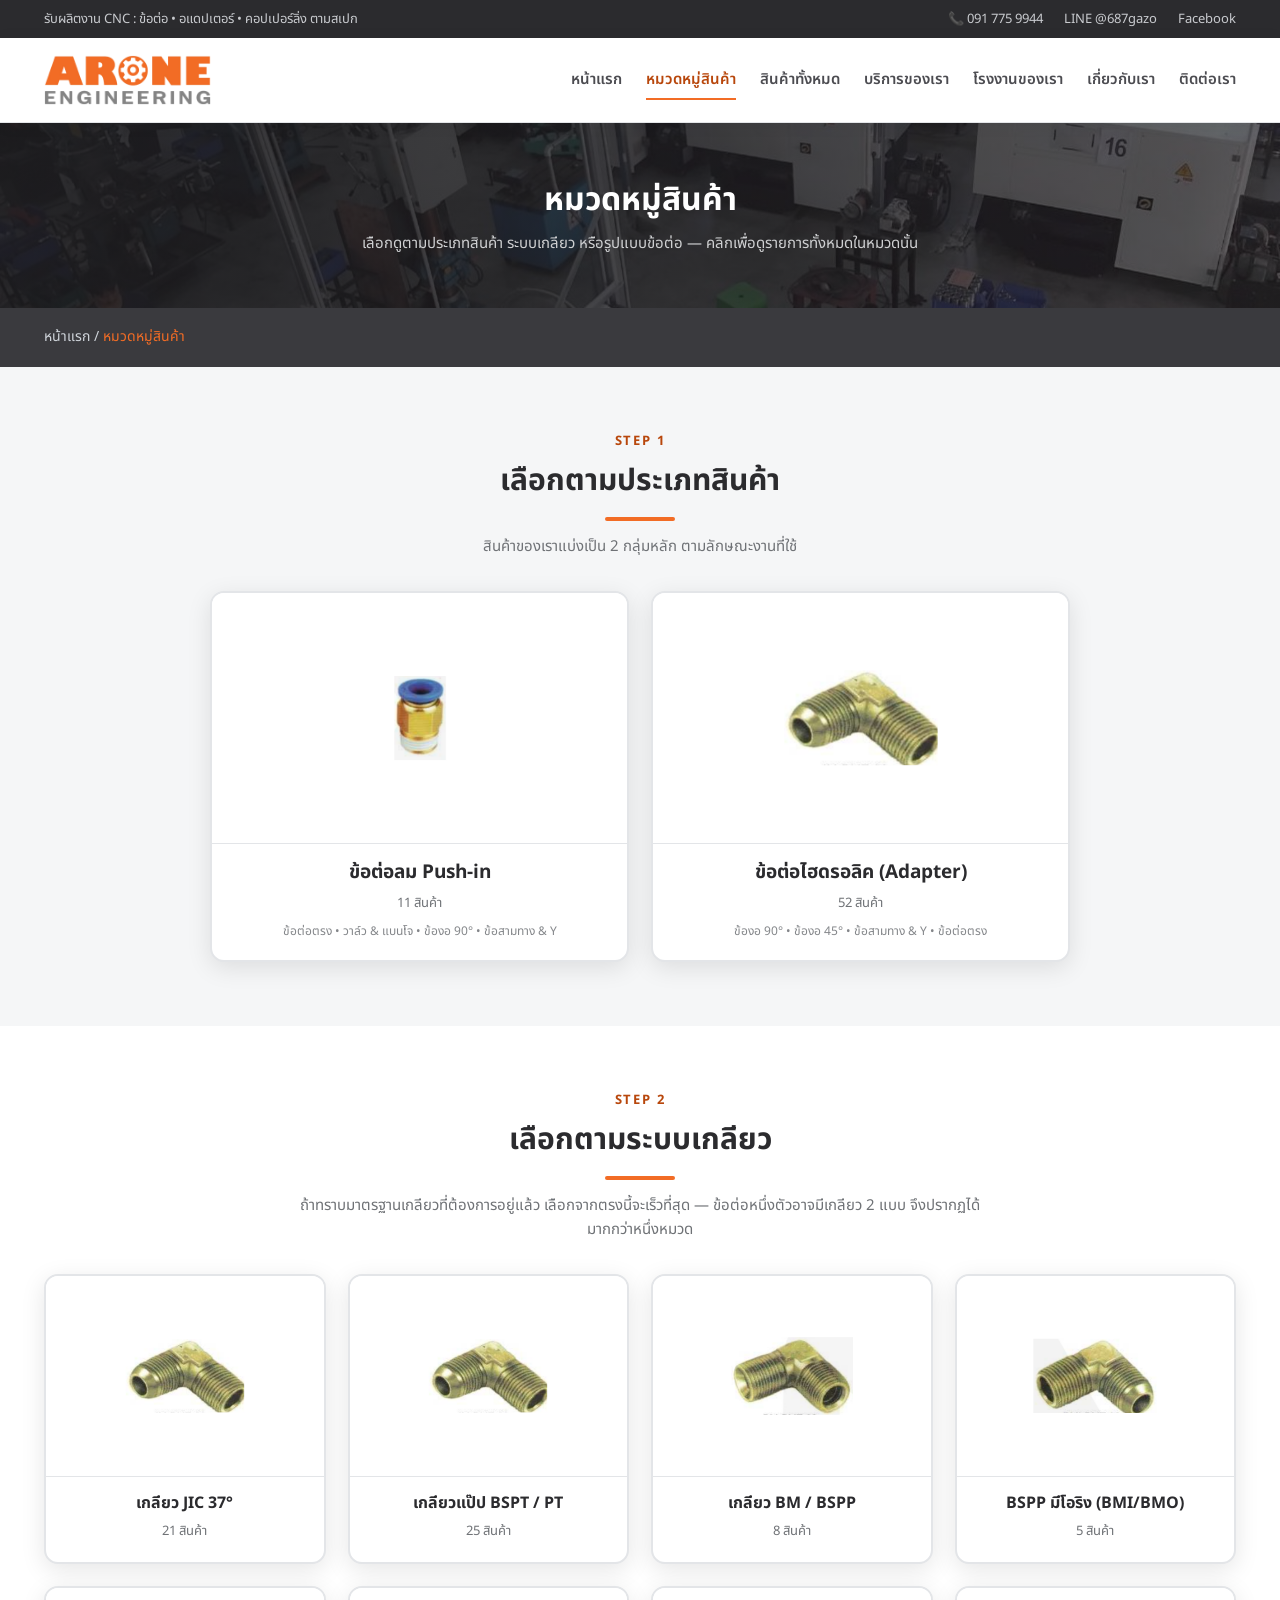
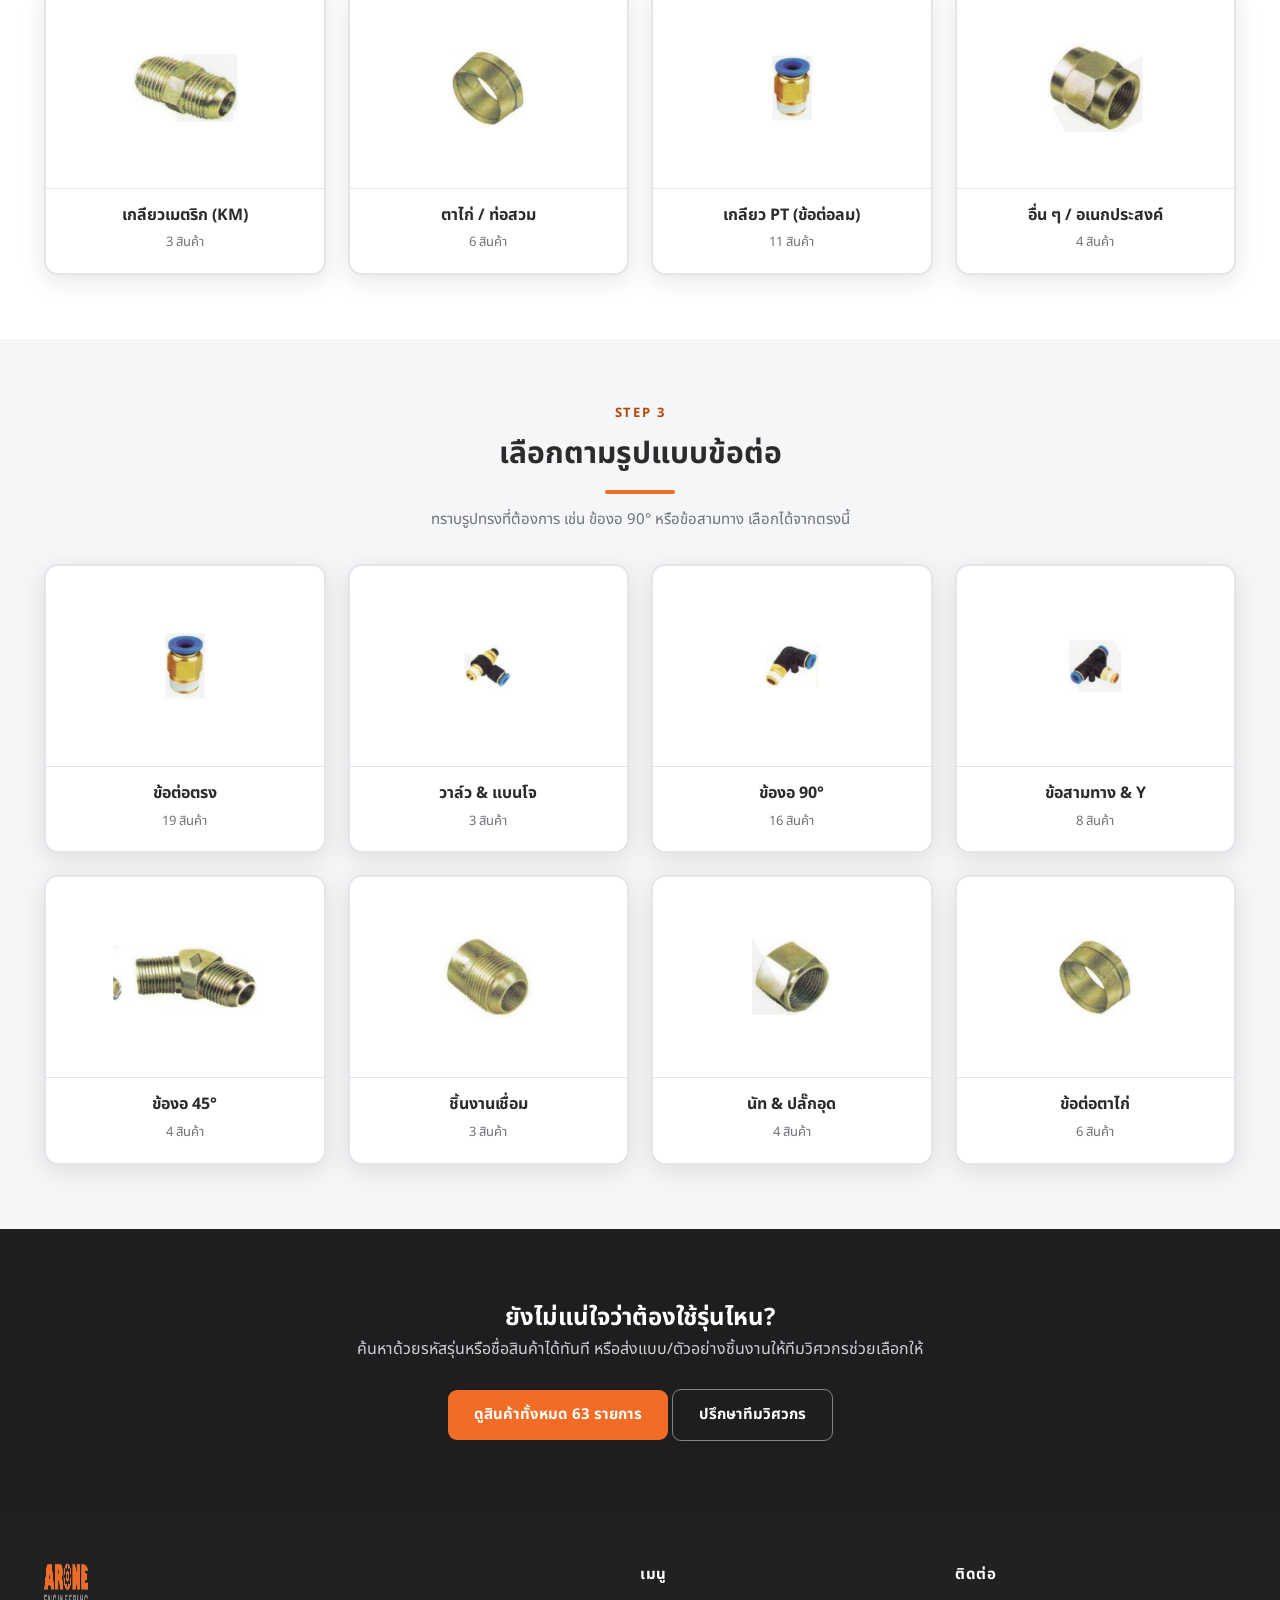
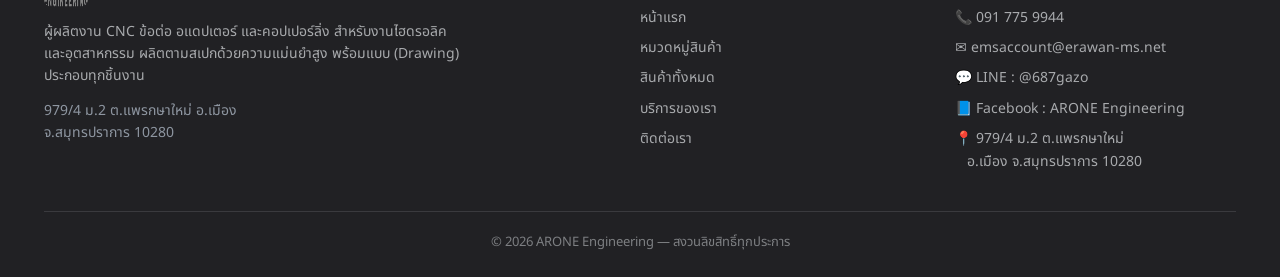
==== categories.html @ b3d11945 "Add files via upload" ====
<!DOCTYPE html>
<html lang="th">
<head>
<meta charset="UTF-8">
<meta name="viewport" content="width=device-width, initial-scale=1">
<title>หมวดหมู่สินค้า — ARONE Engineering</title>
<meta name="description" content="เลือกดูข้อต่อไฮดรอลิคและข้อต่อลมตามประเภท ระบบเกลียว (JIC 37°, BSPT, BSPP, เมตริก) และรูปแบบ ตรง งอ สามทาง">
<link rel="preconnect" href="https://fonts.googleapis.com">
<link href="https://fonts.googleapis.com/css2?family=Noto+Sans+Thai:wght@400;600;700;800&display=swap" rel="stylesheet">
<link rel="icon" type="image/png" href="assets/favicon.png">
<link rel="stylesheet" href="assets/styles.css">
</head>
<body>
<div id="header"></div>
<section class="pagehead">
  <div class="container">
    <h1>หมวดหมู่สินค้า</h1>
    <p>เลือกดูตามประเภทสินค้า ระบบเกลียว หรือรูปแบบข้อต่อ — คลิกเพื่อดูรายการทั้งหมดในหมวดนั้น</p>
  </div>
</section>
<div class="crumb"><div class="container"><a href="index.html">หน้าแรก</a> / <span>หมวดหมู่สินค้า</span></div></div>

<!-- 1. ตามประเภทสินค้า -->
<section class="section">
  <div class="container">
    <div class="eyebrow">Step 1</div>
    <h2>เลือกตามประเภทสินค้า</h2>
    <p class="lead-c">สินค้าของเราแบ่งเป็น 2 กลุ่มหลัก ตามลักษณะงานที่ใช้</p>
    <div class="catbox-grid big" id="famBoxes"></div>
  </div>
</section>

<!-- 2. ตามระบบเกลียว -->
<section class="section" style="background:#fff">
  <div class="container">
    <div class="eyebrow">Step 2</div>
    <h2>เลือกตามระบบเกลียว</h2>
    <p class="lead-c">ถ้าทราบมาตรฐานเกลียวที่ต้องการอยู่แล้ว เลือกจากตรงนี้จะเร็วที่สุด
       — ข้อต่อหนึ่งตัวอาจมีเกลียว 2 แบบ จึงปรากฏได้มากกว่าหนึ่งหมวด</p>
    <div class="catbox-grid" id="threadBoxes"></div>
  </div>
</section>

<!-- 3. ตามรูปแบบ -->
<section class="section">
  <div class="container">
    <div class="eyebrow">Step 3</div>
    <h2>เลือกตามรูปแบบข้อต่อ</h2>
    <p class="lead-c">ทราบรูปทรงที่ต้องการ เช่น ข้องอ 90° หรือข้อสามทาง เลือกได้จากตรงนี้</p>
    <div class="catbox-grid" id="shapeBoxes"></div>
  </div>
</section>

<!-- CTA -->
<section class="pbanner">
  <div class="container">
    <h2>ยังไม่แน่ใจว่าต้องใช้รุ่นไหน?</h2>
    <p>ค้นหาด้วยรหัสรุ่นหรือชื่อสินค้าได้ทันที หรือส่งแบบ/ตัวอย่างชิ้นงานให้ทีมวิศวกรช่วยเลือกให้</p>
    <div class="btns">
      <a class="btn btn-primary" href="shop.html">ดูสินค้าทั้งหมด <b id="allN"></b> รายการ</a>
      <a class="btn btn-ghost" href="contact.html">ปรึกษาทีมวิศวกร</a>
    </div>
  </div>
</section>

<div id="footer"></div>
<script src="assets/products.js"></script>
<script src="assets/app.js"></script>
<script>
  document.getElementById("header").innerHTML = AR1_header("categories.html");
  document.getElementById("footer").innerHTML = AR1_footer();

  const P = AR1_PRODUCTS;
  document.getElementById("allN").textContent = P.length;

  // pick a representative photo for a group — prefer one that reads clearly as a thumbnail
  const pic = list => (list.find(p=>p.img) || {}).img || "";

  function box(href, name, list, sub){
    if(!list.length) return "";
    return `<a class="catbox" href="${href}">
      <span class="cb-img"><img src="${pic(list)}" alt="${name}" loading="lazy"></span>
      <span class="cb-body">
        <b>${name}</b>
        <span class="cb-n">${list.length} สินค้า</span>
        ${sub?`<span class="cb-sub">${sub}</span>`:""}
      </span>
    </a>`;
  }

  // ---- families ----
  document.getElementById("famBoxes").innerHTML = AR1_CATEGORIES.map(c=>{
    const list = P.filter(p=>p.cat===c.id);
    const shapes = [...new Set(list.map(p=>p.shapeName))].slice(0,4).join(" • ");
    return box(`shop.html?cat=${c.id}`, c.name, list, shapes);
  }).join("");

  // ---- thread standards ----
  document.getElementById("threadBoxes").innerHTML = AR1_THREADS.map(t=>{
    const list = P.filter(p=>p.threads.includes(t.id));
    return box(`shop.html?thread=${t.id}`, t.name, list);
  }).join("");

  // ---- shapes ----
  const shapes = [];
  P.forEach(p=>{ if(p.shape && !shapes.some(s=>s[0]===p.shape)) shapes.push([p.shape,p.shapeName]); });
  document.getElementById("shapeBoxes").innerHTML = shapes.map(([id,name])=>{
    const list = P.filter(p=>p.shape===id);
    return box(`shop.html?shape=${id}`, name, list);
  }).join("");
</script>
</body>
</html>
---- assets/styles.css ----
/* ===== ARONE ENGINEERING — Base theme (orange #F26C25 / grey #848484) ===== */
:root{
  /* ARONE brand: orange #F26C25 + grey #848484 */
  --steel-900:#2b2b2e;   /* near-black charcoal (dark sections) */
  --steel-800:#3a3a3e;   /* charcoal */
  --steel-700:#4c4c51;   /* mid charcoal */
  --steel-600:#66666c;
  --steel-500:#848484;   /* logo grey */
  --line:#e3e5e8;
  --gray-bg:#848484;
  --paper:#f5f6f7;
  --card:#ffffff;
  --ink:#26262a;
  --muted:#6f7276;
  --accent:#f26c25;       /* logo orange */
  --accent-dark:#b8470c;   /* darker orange for small text on light bg */
  --accent-2:#f26c25;     /* links / price */
  --silver:linear-gradient(180deg,#ffffff 0%,#e7e9ec 55%,#cfd3d8 100%);
  --radius:12px;
  --shadow:0 6px 24px rgba(0,0,0,.10);
  --shadow-lg:0 12px 40px rgba(0,0,0,.16);
  --font:"Noto Sans Thai","Segoe UI",system-ui,-apple-system,sans-serif;
}
*{box-sizing:border-box;margin:0;padding:0}
html{scroll-behavior:smooth}
body{font-family:var(--font);color:var(--ink);background:var(--paper);line-height:1.6}
a{color:inherit;text-decoration:none}
img{max-width:100%;display:block}
.container{max-width:1240px;margin:0 auto;padding:0 24px}
.section{padding:64px 0}
.eyebrow{color:var(--accent-dark);font-weight:700;letter-spacing:.14em;text-transform:uppercase;font-size:13px;text-align:center}
.section h2{text-align:center;font-size:30px;margin:6px 0 34px;color:var(--steel-900);position:relative;padding-bottom:16px}
.section h2::after{content:"";position:absolute;left:50%;transform:translateX(-50%);bottom:0;width:70px;height:4px;background:var(--accent);border-radius:2px}
.center{text-align:center}

/* ===== Top bar ===== */
.topbar{background:var(--steel-900);color:#c9cbcf;font-size:13px}
.topbar .container{display:flex;justify-content:space-between;align-items:center;height:38px}
.topbar a{color:#c9cbcf}
.topbar a:hover{color:var(--accent)}
.topbar .tb-right span,.topbar .tb-right a{margin-left:18px;display:inline-block}

/* ===== Header / nav (light) ===== */
.site-header{position:sticky;top:0;z-index:50;background:#fff;border-bottom:1px solid var(--line);
   box-shadow:0 2px 16px rgba(0,0,0,.06)}
.site-header .container{display:flex;align-items:center;gap:28px;height:84px}
.brand{display:flex;align-items:center}
.brand img{height:50px;width:auto;object-fit:contain}
.brand .bt{display:none}
.nav{margin-left:auto;display:flex;gap:24px}
.nav a{color:var(--steel-700);font-weight:600;font-size:15px;padding:6px 0;position:relative}
.nav a:hover,.nav a.active{color:var(--accent-dark)}
.nav a::after{content:"";position:absolute;left:0;bottom:-2px;height:2.5px;width:0;background:var(--accent);transition:.25s}
.nav a:hover::after,.nav a.active::after{width:100%}
.nav-cta{background:var(--accent);color:#fff!important;padding:10px 18px;border-radius:8px;font-weight:800}
.nav-cta::after{display:none}
.menu-btn{display:none;margin-left:auto;background:none;border:0;color:var(--steel-800);font-size:26px;cursor:pointer}

/* ===== Hero (looping factory video background) ===== */
.hero{position:relative;color:#fff;overflow:hidden;isolation:isolate;
   background:url("photos/hero-poster.jpg") center/cover no-repeat var(--steel-900)}
/* object-fit:cover scales the video to fill the hero while keeping its
   aspect ratio — it crops the overflow instead of stretching the picture. */
.hero-video{position:absolute;inset:0;width:100%;height:100%;object-fit:cover;
   object-position:center;z-index:0;pointer-events:none;border:0}
.hero::before{content:"";position:absolute;inset:0;z-index:1;
   background:linear-gradient(100deg,rgba(28,28,31,.90) 0%,rgba(28,28,31,.74) 45%,rgba(28,28,31,.44) 100%)}
.hero::after{content:"";position:absolute;inset:0;z-index:1;
   background-image:linear-gradient(rgba(255,255,255,.05) 1px,transparent 1px),
   linear-gradient(90deg,rgba(255,255,255,.05) 1px,transparent 1px);
   background-size:44px 44px;opacity:.45}
.hero .container{position:relative;z-index:2;padding:100px 24px;max-width:900px;text-align:center}
/* save mobile data + respect motion preferences: fall back to the poster */
@media(max-width:680px){ .hero-video{display:none} }
@media(prefers-reduced-motion:reduce){ .hero-video{display:none} }
.hero h1{font-size:46px;line-height:1.15;margin-bottom:18px;
   background:var(--silver);-webkit-background-clip:text;background-clip:text;color:transparent}
.hero p{font-size:18px;color:#c9cbcf;max-width:720px;margin:0 auto 30px}
.hero .btns{display:flex;gap:14px;justify-content:center;flex-wrap:wrap}
.btn{display:inline-block;padding:13px 26px;border-radius:9px;font-weight:700;font-size:15px;transition:.2s;cursor:pointer;border:0}
.btn-primary{background:var(--accent);color:#fff}
.btn-primary:hover{transform:translateY(-2px);background:#ff8442}
.btn-ghost{background:transparent;border:1.5px solid rgba(255,255,255,.45);color:#fff}
.btn-ghost:hover{border-color:#fff}
.hero-stats{display:flex;gap:40px;justify-content:center;margin-top:44px;flex-wrap:wrap}
.hero-stats .s{text-align:center}
.hero-stats .s b{display:block;font-size:30px;color:#fff}
.hero-stats .s span{font-size:13px;color:#9a9ca0;letter-spacing:.05em}

/* ===== Category cards ===== */
.cat-grid{display:grid;grid-template-columns:repeat(auto-fit,minmax(240px,1fr));gap:20px}
.cat{position:relative;min-height:210px;border-radius:var(--radius);padding:26px;overflow:hidden;
   background:linear-gradient(135deg,var(--steel-800) 0%,var(--steel-900) 100%);
   color:#fff;transition:.22s;box-shadow:var(--shadow);display:flex;flex-direction:column}
.cat::before{content:"";position:absolute;inset:0;
   background-image:linear-gradient(rgba(255,255,255,.05) 1px,transparent 1px),
   linear-gradient(90deg,rgba(255,255,255,.05) 1px,transparent 1px);background-size:34px 34px;opacity:.6}
.cat:hover{transform:translateY(-4px);box-shadow:var(--shadow-lg)}

/* photo-backed category card — cover keeps the photo's proportions (crops, never stretches),
   and the charcoal gradient keeps the Thai copy readable over the busy image */
.cat.has-bg{background:var(--steel-900)}
/* real <img> layer rather than a CSS background: object-fit:cover scales the
   photo proportionally and crops the overflow — it is never stretched */
.cat .cat-bg{position:absolute;inset:0;width:100%;height:100%;object-fit:cover;object-position:center;
   z-index:0;transition:transform .5s ease}
.cat.has-bg:hover .cat-bg{transform:scale(1.06)}
.cat.has-bg::after{content:"";position:absolute;inset:0;z-index:1;
   background:linear-gradient(105deg,rgba(28,28,31,.93) 0%,rgba(28,28,31,.82) 42%,rgba(28,28,31,.46) 100%)}
.cat.has-bg > *:not(.cat-bg){position:relative;z-index:2}
.cat.has-bg::before{z-index:2;opacity:.3}
.cat .ic{position:relative;width:56px;height:56px;border-radius:12px;background:rgba(242,108,37,.16);
   border:1px solid rgba(242,108,37,.45);display:flex;align-items:center;justify-content:center;color:#fff;font-size:26px;margin-bottom:16px}
.cat h3{position:relative;font-size:20px;margin-bottom:8px;color:#fff}
.cat p{position:relative;color:#cfd0d2;font-size:14px;margin-bottom:18px;flex:1}
.cat .more{position:relative;align-self:flex-start;background:var(--accent);color:#fff;
   font-weight:800;font-size:13px;padding:9px 18px;border-radius:7px;transition:.2s}
.cat:hover .more{background:#ff8442}

/* ===== Category boxes (categories.html) ===== */
.lead-c{text-align:center;color:var(--muted);max-width:720px;margin:-20px auto 32px;font-size:15px}
.catbox-grid{display:grid;grid-template-columns:repeat(auto-fill,minmax(230px,1fr));gap:22px}
.catbox-grid.big{grid-template-columns:repeat(auto-fit,minmax(320px,1fr));max-width:860px;margin:0 auto}
.catbox{background:var(--card);border:2px solid var(--line);border-radius:14px;overflow:hidden;
   display:flex;flex-direction:column;transition:.22s;box-shadow:var(--shadow)}
.catbox:hover{border-color:var(--accent);transform:translateY(-5px);box-shadow:var(--shadow-lg)}
.cb-img{display:block;height:200px;background:#fff;display:flex;align-items:center;justify-content:center;padding:16px}
.cb-img img{max-height:100%;width:auto;object-fit:contain;transition:transform .35s}
.catbox:hover .cb-img img{transform:scale(1.07)}
.cb-body{display:block;text-align:center;padding:14px 16px 20px;border-top:1px solid var(--line)}
.cb-body b{display:block;font-size:16px;color:var(--steel-900);margin-bottom:4px}
.catbox:hover .cb-body b{color:var(--accent-dark)}
.cb-n{display:block;font-size:13px;color:var(--muted)}
.cb-sub{display:block;font-size:12px;color:var(--muted);margin-top:8px;line-height:1.5;opacity:.85}
.catbox-grid.big .cb-img{height:250px}
.catbox-grid.big .cb-body b{font-size:19px}
@media(max-width:680px){ .catbox-grid{grid-template-columns:1fr 1fr;gap:14px}
  .cb-img{height:140px}.cb-body b{font-size:14px}.catbox-grid.big .cb-img{height:180px} }

/* active filter chips on the shop page */
.active-filters{display:flex;gap:8px;flex-wrap:wrap;justify-content:center;margin-bottom:18px}
.active-filters .chip{display:inline-flex;align-items:center;gap:8px;background:#fdf0e8;color:var(--accent-dark);
   border:1px solid #f6d5c1;border-radius:20px;padding:6px 8px 6px 14px;font-size:13px;font-weight:700}
.active-filters .chip button{border:0;background:rgba(0,0,0,.08);color:inherit;cursor:pointer;
   width:20px;height:20px;border-radius:50%;font-size:12px;line-height:1}
.active-filters .chip button:hover{background:var(--accent);color:#fff}

/* ===== Product search (shop page) ===== */
.searchbox{position:relative;display:flex;align-items:center;max-width:680px;margin:0 auto 16px;
   background:#fff;border:2px solid var(--line);border-radius:14px;box-shadow:var(--shadow);transition:.2s}
.searchbox:focus-within{border-color:var(--accent);box-shadow:0 8px 30px rgba(242,108,37,.22)}
.searchbox.has-q{border-color:var(--accent)}
.searchbox .si{padding:0 6px 0 18px;font-size:19px;color:var(--muted)}
.searchbox input{flex:1;border:0;outline:0;background:transparent;padding:17px 10px;
   font-family:var(--font);font-size:16px;color:var(--ink);min-width:0}
.searchbox input::placeholder{color:#9a9ca0}
.searchbox #qclear{border:0;background:#eef1f4;color:var(--muted);cursor:pointer;font-size:13px;
   width:30px;height:30px;border-radius:50%;margin-right:14px;opacity:0;pointer-events:none;transition:.2s}
.searchbox.has-q #qclear{opacity:1;pointer-events:auto}
.searchbox #qclear:hover{background:var(--steel-800);color:#fff}
.searchbox .go{border:0;background:var(--accent);color:#fff;cursor:pointer;font-family:var(--font);
   font-weight:800;font-size:14px;padding:11px 20px;border-radius:9px;margin:0 8px 0 6px;white-space:nowrap}
.searchbox .go:hover{background:#ff8442}

.quick-tags{display:flex;gap:8px;flex-wrap:wrap;justify-content:center;align-items:center;margin-bottom:30px}
.quick-tags span{color:var(--muted);font-size:13px;margin-right:2px}
.quick-tags button{border:1px solid var(--line);background:#fff;color:var(--steel-800);cursor:pointer;
   font-family:var(--font);font-size:13px;font-weight:600;padding:6px 13px;border-radius:20px;transition:.18s}
.quick-tags button:hover{background:var(--steel-800);color:#fff;border-color:var(--steel-800)}

mark{background:rgba(242,108,37,.26);color:inherit;border-radius:3px;padding:0 2px}

.noresult{grid-column:1/-1;text-align:center;padding:46px 20px;color:var(--muted)}
.noresult .big{font-size:44px;margin-bottom:10px;opacity:.5}
.noresult p{margin-bottom:6px}
.noresult .hint{font-size:14px;margin-bottom:18px}
.noresult b{color:var(--steel-800)}

/* ===== Product grid ===== */
.prod-grid{display:grid;grid-template-columns:repeat(4,1fr);gap:22px}
.pcard{background:var(--card);border:1px solid #e6e9ee;border-radius:var(--radius);overflow:hidden;
   display:flex;flex-direction:column;transition:.22s;box-shadow:var(--shadow)}
.pcard:hover{transform:translateY(-5px);box-shadow:var(--shadow-lg);border-color:var(--accent)}
.pcard .thumb{height:150px;background:
   repeating-linear-gradient(45deg,#eef1f4,#eef1f4 12px,#e7ebef 12px,#e7ebef 24px);
   display:flex;align-items:center;justify-content:center;color:#aeb6c0;position:relative;border-bottom:1px solid #e6e9ee}
.pcard .thumb .code-badge{position:absolute;top:10px;left:10px;background:var(--steel-900);color:#fff;
   font-size:11px;font-weight:700;padding:4px 9px;border-radius:6px;letter-spacing:.04em}
.pcard .thumb .dwg{font-size:13px;font-weight:700;letter-spacing:.12em;color:#8b93a0}
.pcard .body{padding:16px 16px 18px;display:flex;flex-direction:column;flex:1}
.pcard .cat-tag{color:var(--accent-dark);font-size:12px;font-weight:700;text-transform:uppercase;letter-spacing:.06em}
.pcard h3{font-size:15px;margin:6px 0 4px;color:var(--steel-900);min-height:42px}
.pcard .price{font-weight:800;color:var(--accent-dark);font-size:17px;margin-bottom:10px}
.pcard .desc{color:var(--muted);font-size:13px;flex:1;margin-bottom:14px}
.pcard .pfoot{display:flex;gap:8px}
.pcard .pfoot .btn{padding:9px 14px;font-size:13px;flex:1;text-align:center}
.btn-view{background:var(--steel-800);color:#fff}
.btn-view:hover{background:var(--steel-900)}
.btn-spec{background:#fdf0e8;color:var(--accent-dark);border:1px solid #f6d5c1}
.btn-spec:hover{background:#fbe3d4}

/* ===== Services ===== */
.svc-grid{display:grid;grid-template-columns:repeat(3,1fr);gap:20px}
.svc{background:var(--steel-800);color:#fff;border-radius:var(--radius);padding:30px;transition:.22s}
.svc:hover{transform:translateY(-4px);box-shadow:var(--shadow-lg)}
.svc .ic{font-size:30px;margin-bottom:14px}
.svc h3{font-size:19px;margin-bottom:10px}
.svc p{color:#bfc1c4;font-size:14px}

/* ===== Facility gallery ===== */
.gal-grid{display:grid;grid-template-columns:repeat(3,1fr);gap:18px}
.gal{position:relative;border-radius:var(--radius);overflow:hidden;box-shadow:var(--shadow);
   aspect-ratio:4/3;display:block}
.gal img{width:100%;height:100%;object-fit:cover;transition:transform .45s ease}
.gal:hover img{transform:scale(1.07)}
.gal .cap{position:absolute;inset:auto 0 0 0;padding:34px 18px 16px;color:#fff;
   background:linear-gradient(transparent,rgba(28,28,31,.90))}
.gal .cap b{display:block;font-size:16px}
.gal .cap span{font-size:12.5px;color:#cfd0d2}
.gal.tall{aspect-ratio:auto;grid-row:span 2}
.gal.tall img{height:100%}

/* ===== Photo banner strip ===== */
.pbanner{position:relative;color:#fff;background:url("photos/banner-floor.jpg") center/cover no-repeat var(--steel-900);
   background-attachment:fixed}
.pbanner::before{content:"";position:absolute;inset:0;background:rgba(28,28,31,.84)}
.pbanner .container{position:relative;z-index:2;padding:70px 24px;text-align:center;max-width:900px}
.pbanner h2{color:#fff}
/* bright orange reads well on dark backgrounds */
.pbanner .eyebrow,.hero .eyebrow{color:var(--accent)}
.pbanner p{color:#cfd0d2;margin-bottom:26px}
.pbanner .hero-stats{margin-top:34px}

/* ===== About with photo ===== */
.about-banner{position:relative;border-radius:var(--radius);overflow:hidden;box-shadow:var(--shadow-lg);
   margin:0 0 42px;line-height:0}
.about-banner img{width:100%;height:auto;object-fit:cover;max-height:430px}
.about-banner figcaption{position:absolute;left:0;right:0;bottom:0;line-height:1.5;
   padding:56px 26px 20px;color:#fff;
   background:linear-gradient(transparent,rgba(28,28,31,.88))}
.about-banner figcaption b{display:block;font-size:19px}
.about-banner figcaption span{font-size:14px;color:#cfd0d2}
.about-h{font-size:21px;color:var(--steel-900);margin-bottom:12px}

.about-grid{display:grid;grid-template-columns:1fr 1fr;gap:42px;align-items:center}
.about-grid .pic{border-radius:var(--radius);overflow:hidden;box-shadow:var(--shadow-lg);position:relative}
.about-grid .pic img{width:100%;height:100%;object-fit:cover;aspect-ratio:4/3}
.about-grid .pic::after{content:"";position:absolute;inset:0;box-shadow:inset 0 0 0 4px rgba(242,108,37,.30);border-radius:var(--radius)}
.about-grid p{color:#374151;margin-bottom:14px}

/* ===== Contact ===== */
.contact{background:linear-gradient(180deg,var(--steel-900),var(--steel-700));color:#fff}
.contact h2{color:#fff}
.contact .eyebrow{color:var(--accent)}
.contact-grid{display:grid;grid-template-columns:repeat(3,1fr);gap:22px;margin-top:10px}
.ccard{background:rgba(255,255,255,.05);border:1px solid rgba(255,255,255,.10);border-radius:var(--radius);
   padding:26px;text-align:center}
.ccard .ic{width:56px;height:56px;border-radius:50%;background:var(--accent);color:#fff;
   display:flex;align-items:center;justify-content:center;font-size:24px;margin:0 auto 14px}
.ccard h3{font-size:16px;margin-bottom:8px}
.ccard p{color:#c9cbcf;font-size:14px}
.ccard .ph{color:#fff;font-weight:700;word-break:break-word}
.ccard .ph a{color:#fff}
.ccard .ph a:hover{color:var(--accent)}

/* map */
.map-box{border-radius:var(--radius);overflow:hidden;box-shadow:var(--shadow-lg);border:4px solid #fff;background:#fff}
.map-box iframe{width:100%;height:420px;border:0;display:block}
@media(max-width:680px){.map-box iframe{height:300px}}

/* ===== Footer ===== */
.footer{background:#212124;color:#a8aaad;padding:52px 0 24px;font-size:14px}
.footer-grid{display:grid;grid-template-columns:2fr 1fr 1fr;gap:34px;margin-bottom:34px}
.footer h4{color:#fff;font-size:15px;margin-bottom:16px;letter-spacing:.04em}
.footer a{color:#a8aaad;display:block;padding:4px 0}
.footer a:hover{color:#fff}
.footer .fbrand{display:flex;align-items:center;gap:12px;margin-bottom:14px}
.footer .fbrand img{height:44px;width:44px;border-radius:8px}
.footer .fbrand b{color:#fff;font-size:18px;letter-spacing:.06em}
.footer-bottom{border-top:1px solid #3a3a3e;padding-top:20px;text-align:center;color:#7d7f82;font-size:13px}

/* ===== Page head banner (sub-pages) ===== */
.pagehead{position:relative;color:#fff;background:url("photos/banner-floor.jpg") center/cover no-repeat var(--steel-900)}
.pagehead::before{content:"";position:absolute;inset:0;background:linear-gradient(90deg,rgba(28,28,31,.90),rgba(28,28,31,.66))}
.pagehead .container{position:relative;z-index:2;padding:52px 24px;text-align:center}
.pagehead h1{font-size:32px;margin-bottom:6px}
.pagehead p{color:#cfd0d2;font-size:15px}

/* ===== Breadcrumb / detail page ===== */
.crumb{background:var(--steel-800);color:#cfd4da;padding:18px 0;font-size:14px}
.crumb a:hover{color:#fff}
.crumb span{color:var(--accent)}
.detail{display:grid;grid-template-columns:1.1fr 1fr;gap:40px;align-items:start}
.dwg-box{background:var(--card);border:1px solid #e6e9ee;border-radius:var(--radius);box-shadow:var(--shadow);overflow:hidden}
.dwg-frame{height:420px;background:
   linear-gradient(#fff,#fff) padding-box,
   repeating-linear-gradient(0deg,#f0f3f6,#f0f3f6 23px,#e4e9ee 23px,#e4e9ee 24px),
   repeating-linear-gradient(90deg,#f0f3f6,#f0f3f6 23px,#e4e9ee 23px,#e4e9ee 24px);
   display:flex;flex-direction:column;align-items:center;justify-content:center;color:#9a9ca0;gap:10px}
.dwg-frame .big{font-size:44px}
.dwg-frame b{color:#6b7280;letter-spacing:.14em;font-weight:700}
.dwg-tabs{display:flex;border-top:1px solid #e6e9ee}
.dwg-tabs button{flex:1;padding:12px;border:0;background:#f7f9fb;color:var(--muted);font-weight:700;cursor:pointer;font-family:var(--font)}
.dwg-tabs button.active{background:#fff;color:var(--steel-900);box-shadow:inset 0 -3px 0 var(--accent)}
.detail .info .cat-tag{color:var(--accent-dark);font-weight:700;text-transform:uppercase;letter-spacing:.06em;font-size:13px}
.detail .info h1{font-size:28px;margin:6px 0 6px;color:var(--steel-900)}
.detail .info .code{color:var(--muted);font-size:14px;margin-bottom:14px}
.detail .info .price{font-size:28px;font-weight:800;color:var(--accent-dark);margin-bottom:18px}
.detail .info .lead{color:#374151;margin-bottom:20px}
.spec-table{width:100%;border-collapse:collapse;margin:8px 0 22px;border:1px solid #e6e9ee;border-radius:10px;overflow:hidden}
.spec-table th,.spec-table td{text-align:left;padding:11px 14px;font-size:14px;border-bottom:1px solid #eef1f4}
.spec-table th{background:#f5f7f9;color:var(--steel-900);width:42%;font-weight:700}
.spec-table tr:last-child td,.spec-table tr:last-child th{border-bottom:0}
.feat-list{list-style:none;margin:0 0 22px}
.feat-list li{padding:6px 0 6px 26px;position:relative;color:#374151;font-size:14px}
.feat-list li::before{content:"✓";position:absolute;left:0;color:var(--accent-dark);font-weight:800}
.detail-actions{display:flex;gap:12px;flex-wrap:wrap}

/* product image in card + detail */
.pcard .thumb.has-img{background:#fff}
.pcard .thumb.has-img img{height:100%;width:100%;object-fit:contain;padding:12px}
.pcard .thumb.has-img:hover img{transform:scale(1.06);transition:.25s}
.dwg-frame.is-img{background:#fff;padding:20px}
.dwg-frame .pimg{max-height:100%;width:auto;object-fit:contain}
.price .ask{color:var(--steel-800);font-weight:800}
.dsec{margin:22px 0 8px;font-size:16px;color:var(--steel-900)}
.dnote{font-size:13px;color:var(--muted);margin-bottom:12px}
.dnote b{color:var(--accent-dark)}

/* size / order-code matrix */
.size-wrap{overflow-x:auto;background:#fff;border:1px solid #e6e9ee;border-radius:var(--radius);box-shadow:var(--shadow)}
.size-table{width:100%;min-width:620px;border-collapse:collapse;font-size:14px}
.size-table th,.size-table td{border:1px solid #e2e7ee;padding:10px 12px;text-align:center;white-space:nowrap}
.size-table thead th{background:var(--steel-800);color:#fff;font-weight:700}
.size-table thead th.corner{background:var(--steel-900);text-align:left;font-size:13px;line-height:1.3}
.size-table thead th.corner span{display:block;font-weight:600;color:#ffb083;font-size:11px}
.size-table td.thc{background:#f5f7f9;font-weight:700;color:var(--steel-900);text-align:left}
.size-table td.ok{color:var(--steel-900);font-weight:600}
.size-table td.na{color:#c9cbcf}
.size-table tbody tr:hover td{background:#fff5ef}
.size-table tbody tr:hover td.thc{background:#ffe7d6}

/* related */
.related{background:#eef1f4}
/* ===== Responsive ===== */
@media(max-width:1000px){
  .prod-grid{grid-template-columns:repeat(2,1fr)}
  .cat-grid,.svc-grid,.contact-grid,.footer-grid,.gal-grid{grid-template-columns:1fr 1fr}
  .detail,.about-grid{grid-template-columns:1fr}
  .gal.tall{grid-row:span 1;aspect-ratio:4/3}
  .pbanner{background-attachment:scroll}
}
@media(max-width:680px){
  .searchbox input{font-size:15px;padding:14px 8px}
  .quick-tags{margin-bottom:22px}
  .nav{display:none}.menu-btn{display:block}
  .nav.open{display:flex;position:absolute;top:84px;left:0;right:0;flex-direction:column;background:#fff;
     border-bottom:1px solid var(--line);box-shadow:0 12px 24px rgba(0,0,0,.10);padding:16px 24px;gap:14px}
  .hero h1{font-size:33px}.section h2{font-size:24px}
  .prod-grid,.cat-grid,.svc-grid,.contact-grid,.footer-grid,.gal-grid{grid-template-columns:1fr}
  .topbar .tb-left{display:none}
}
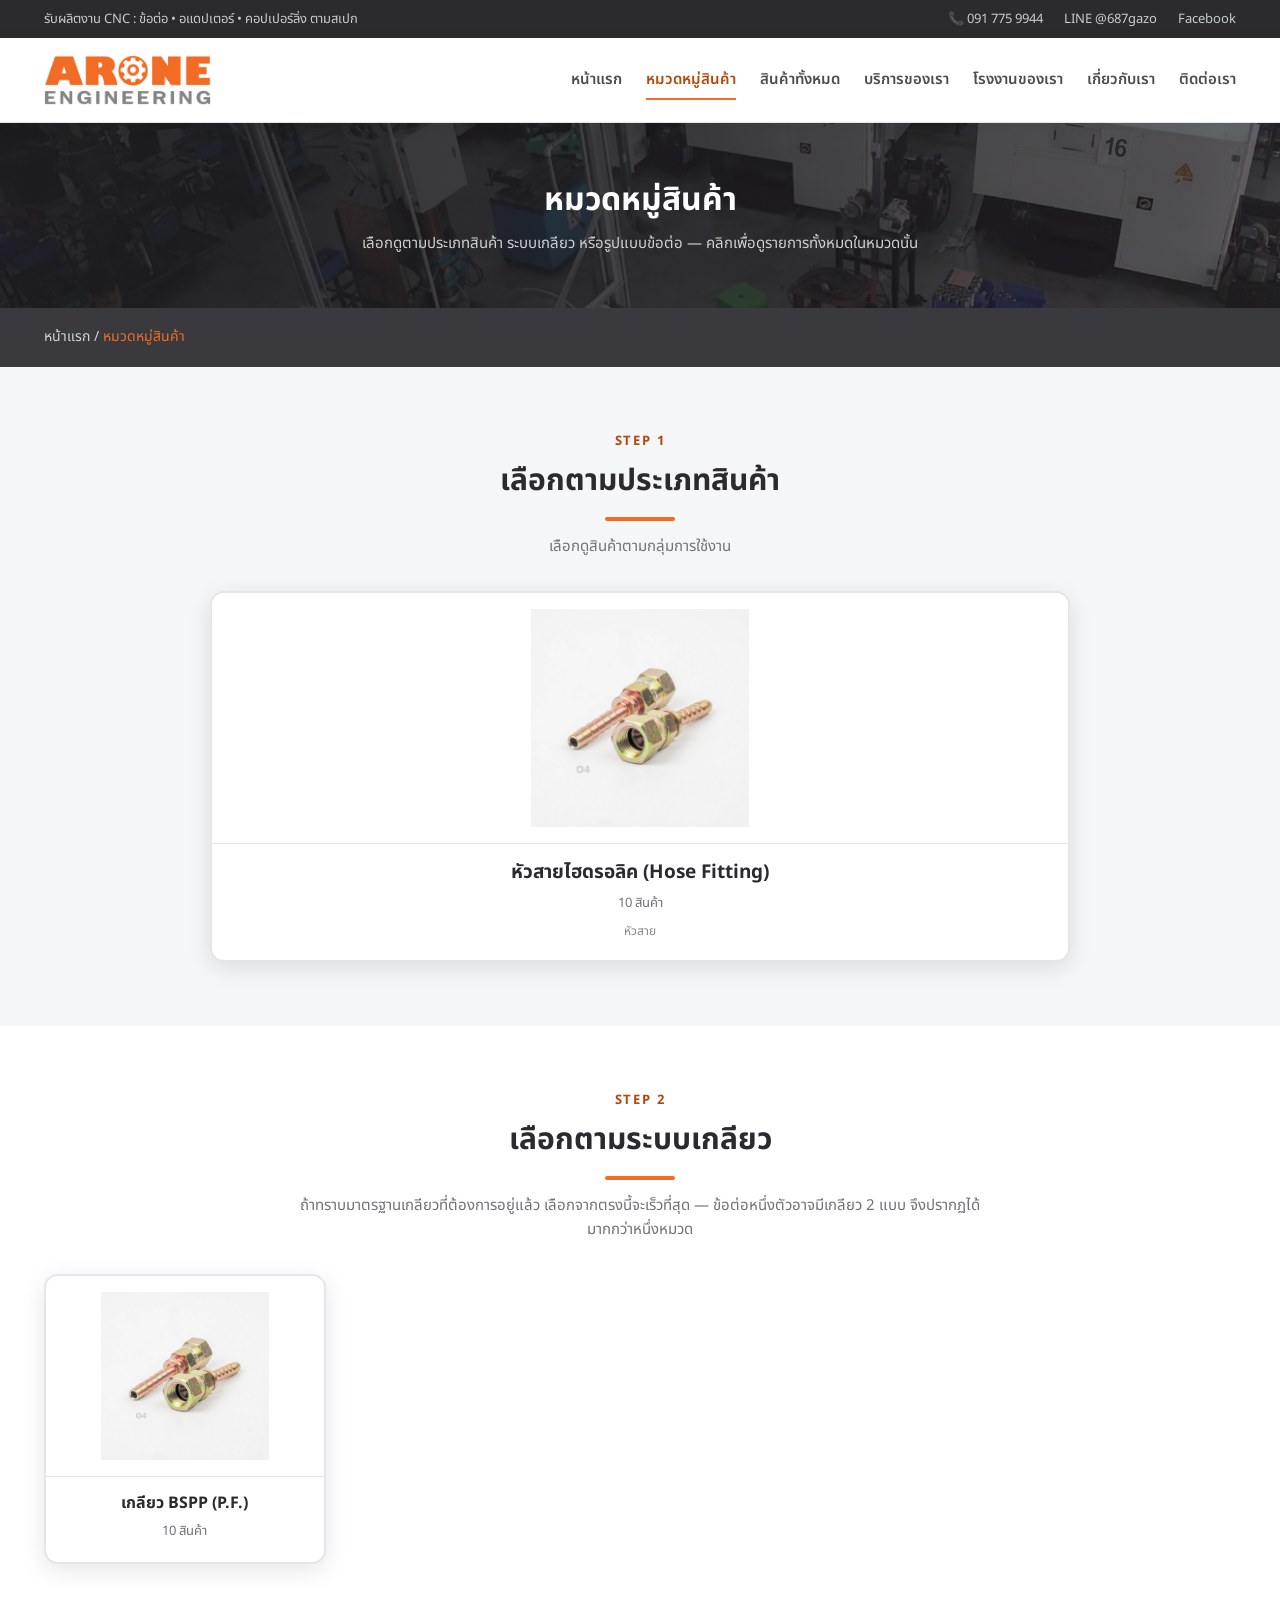
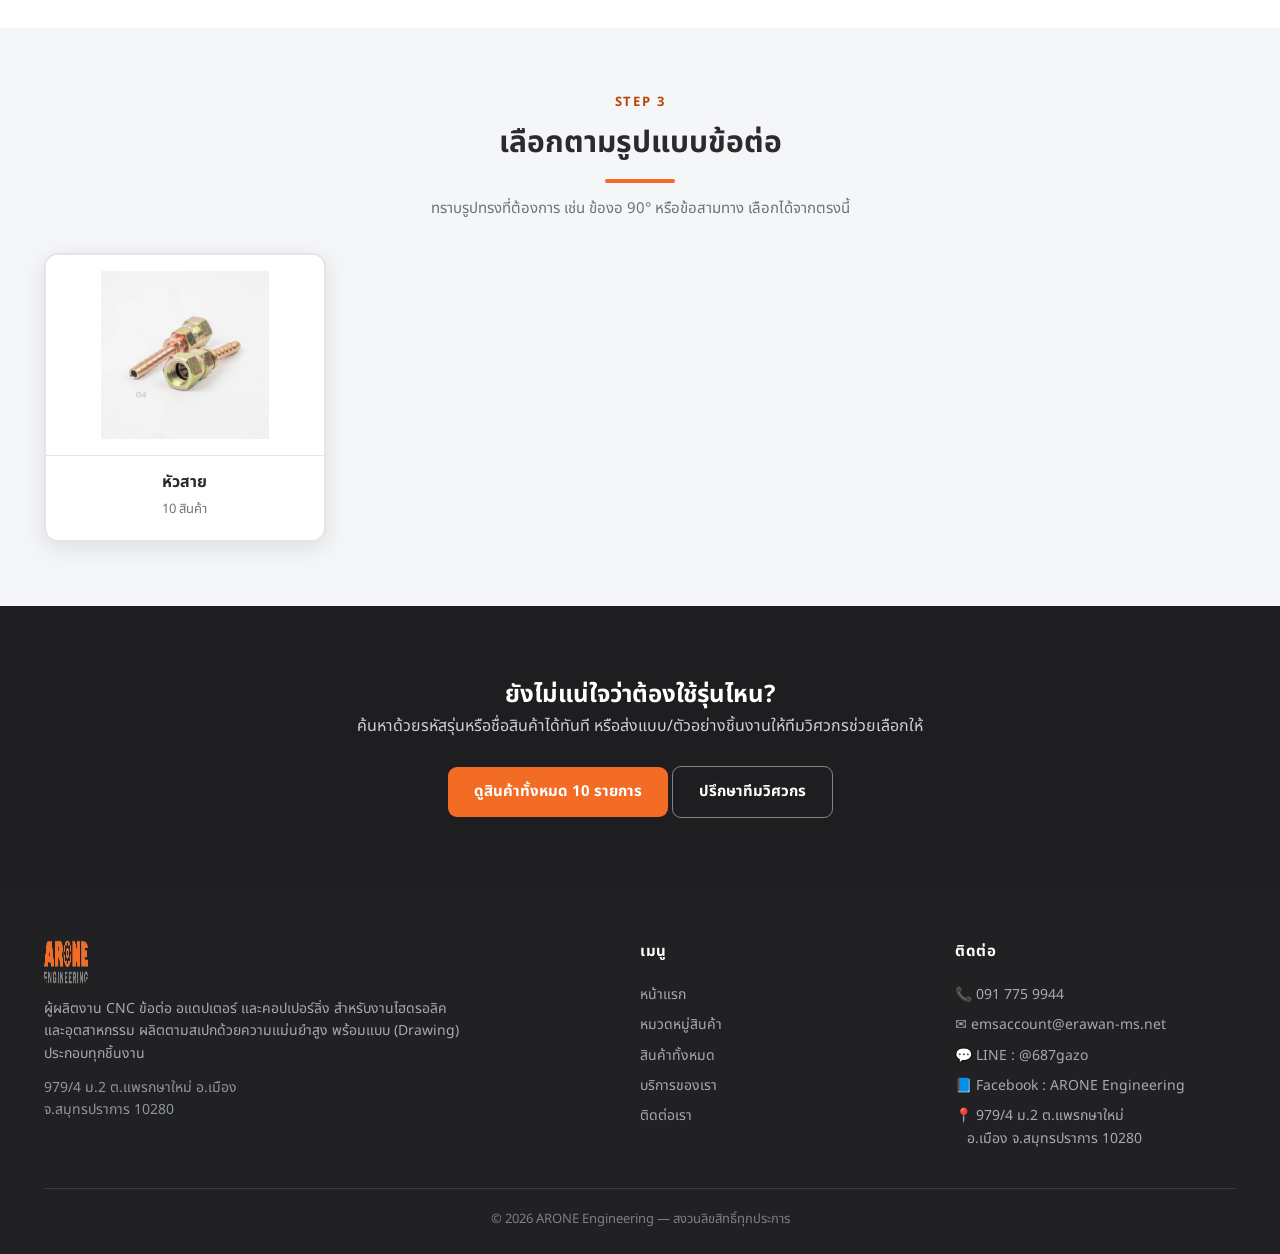
==== commit fdd9f360: "'remove old product'" ====
--- a/categories.html
+++ b/categories.html
@@ -4,7 +4,7 @@
 <meta charset="UTF-8">
 <meta name="viewport" content="width=device-width, initial-scale=1">
 <title>หมวดหมู่สินค้า — ARONE Engineering</title>
-<meta name="description" content="เลือกดูข้อต่อไฮดรอลิคและข้อต่อลมตามประเภท ระบบเกลียว (JIC 37°, BSPT, BSPP, เมตริก) และรูปแบบ ตรง งอ สามทาง">
+<meta name="description" content="เลือกดูหัวสายไฮดรอลิค GJS ตามขนาดและผิวเคลือบ (Brass-tone / Silver-tone) พร้อมสเปกและแบบ Drawing">
 <link rel="preconnect" href="https://fonts.googleapis.com">
 <link href="https://fonts.googleapis.com/css2?family=Noto+Sans+Thai:wght@400;600;700;800&display=swap" rel="stylesheet">
 <link rel="icon" type="image/png" href="assets/favicon.png">
@@ -25,7 +25,7 @@
   <div class="container">
     <div class="eyebrow">Step 1</div>
     <h2>เลือกตามประเภทสินค้า</h2>
-    <p class="lead-c">สินค้าของเราแบ่งเป็น 2 กลุ่มหลัก ตามลักษณะงานที่ใช้</p>
+    <p class="lead-c">เลือกดูสินค้าตามกลุ่มการใช้งาน</p>
     <div class="catbox-grid big" id="famBoxes"></div>
   </div>
 </section>
--- a/assets/styles.css
+++ b/assets/styles.css
@@ -189,6 +189,10 @@
 .pcard .thumb .dwg{font-size:13px;font-weight:700;letter-spacing:.12em;color:#8b93a0}
 .pcard .body{padding:16px 16px 18px;display:flex;flex-direction:column;flex:1}
 .pcard .cat-tag{color:var(--accent-dark);font-size:12px;font-weight:700;text-transform:uppercase;letter-spacing:.06em}
+.fin-tag{display:inline-block;font-size:11px;font-weight:700;padding:2px 9px;border-radius:999px;
+  letter-spacing:.04em;vertical-align:1px;margin-left:8px;border:1px solid transparent}
+.fin-tag.fin-b{background:#fdf3e3;color:#8a5a12;border-color:#ecd9b0}
+.fin-tag.fin-s{background:#eef1f5;color:#4b5563;border-color:#d3d9e0}
 .pcard h3{font-size:15px;margin:6px 0 4px;color:var(--steel-900);min-height:42px}
 .pcard .price{font-weight:800;color:var(--accent-dark);font-size:17px;margin-bottom:10px}
 .pcard .desc{color:var(--muted);font-size:13px;flex:1;margin-bottom:14px}
